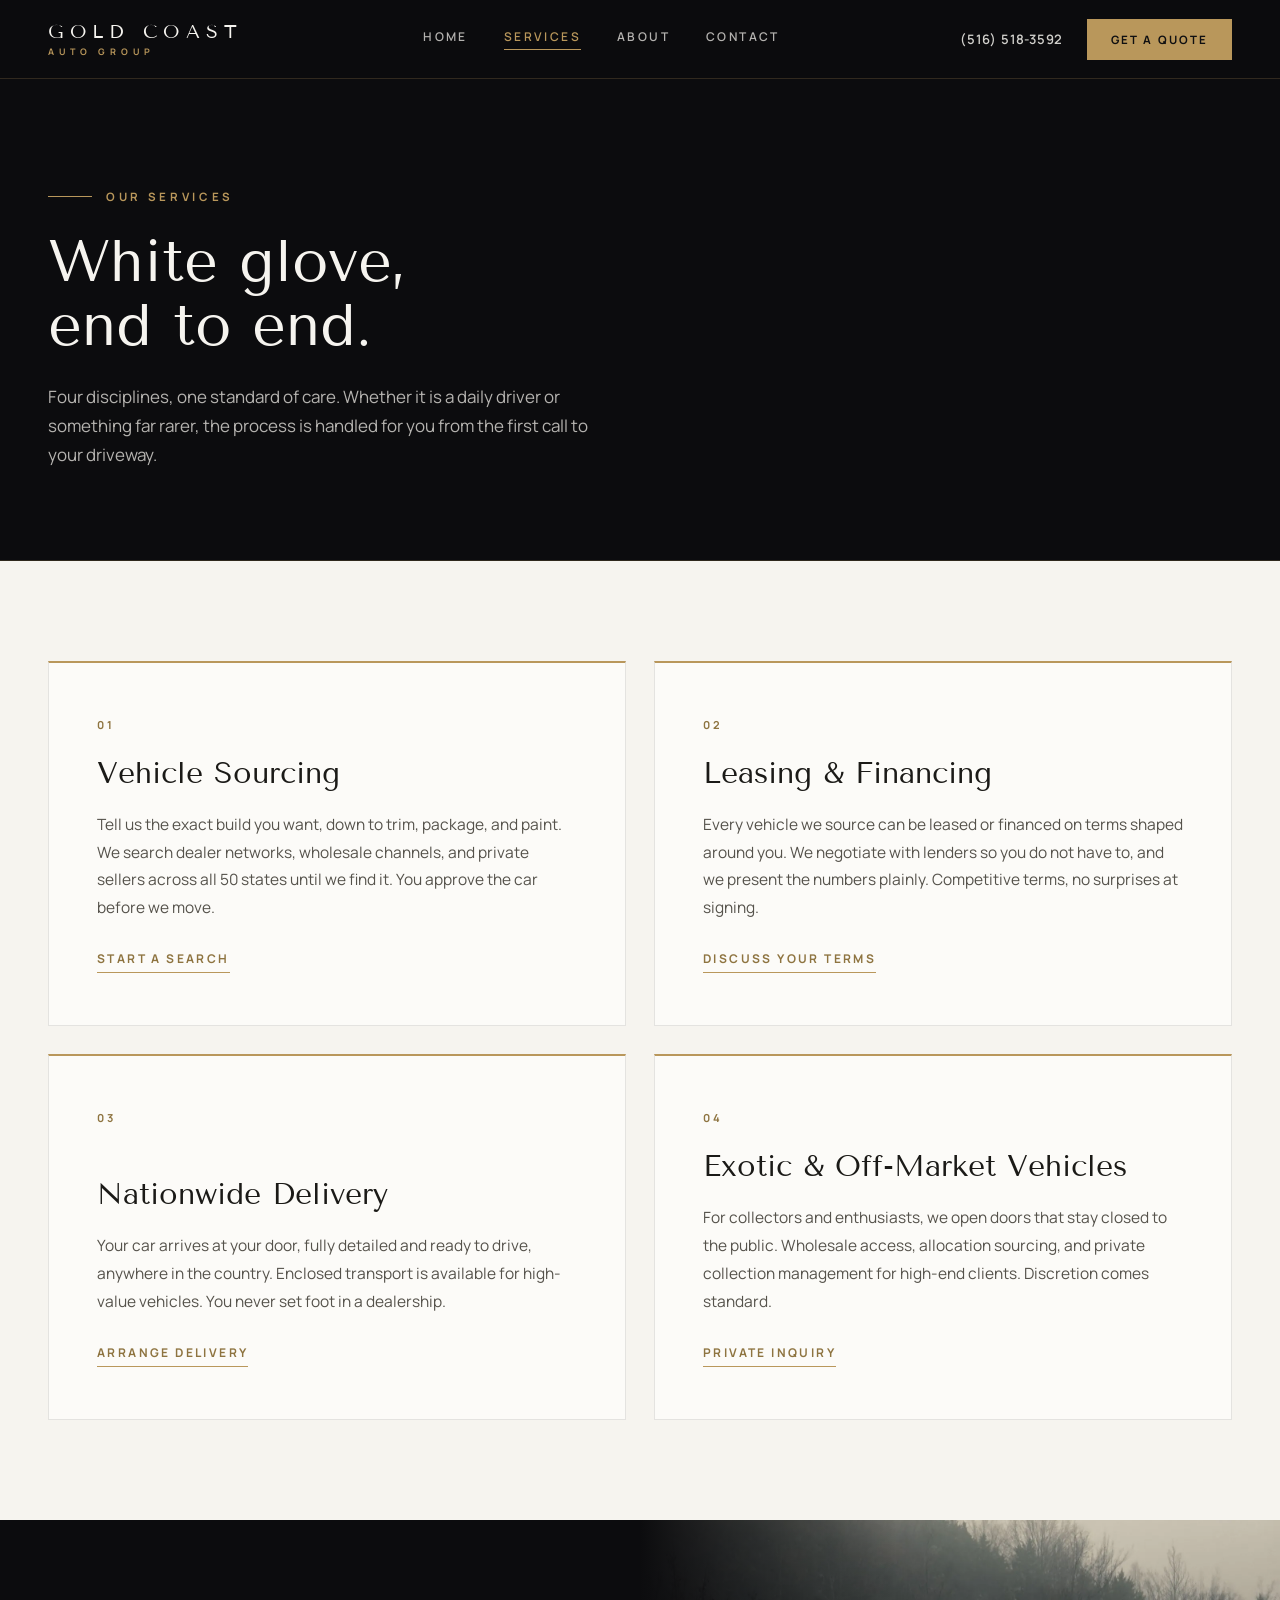
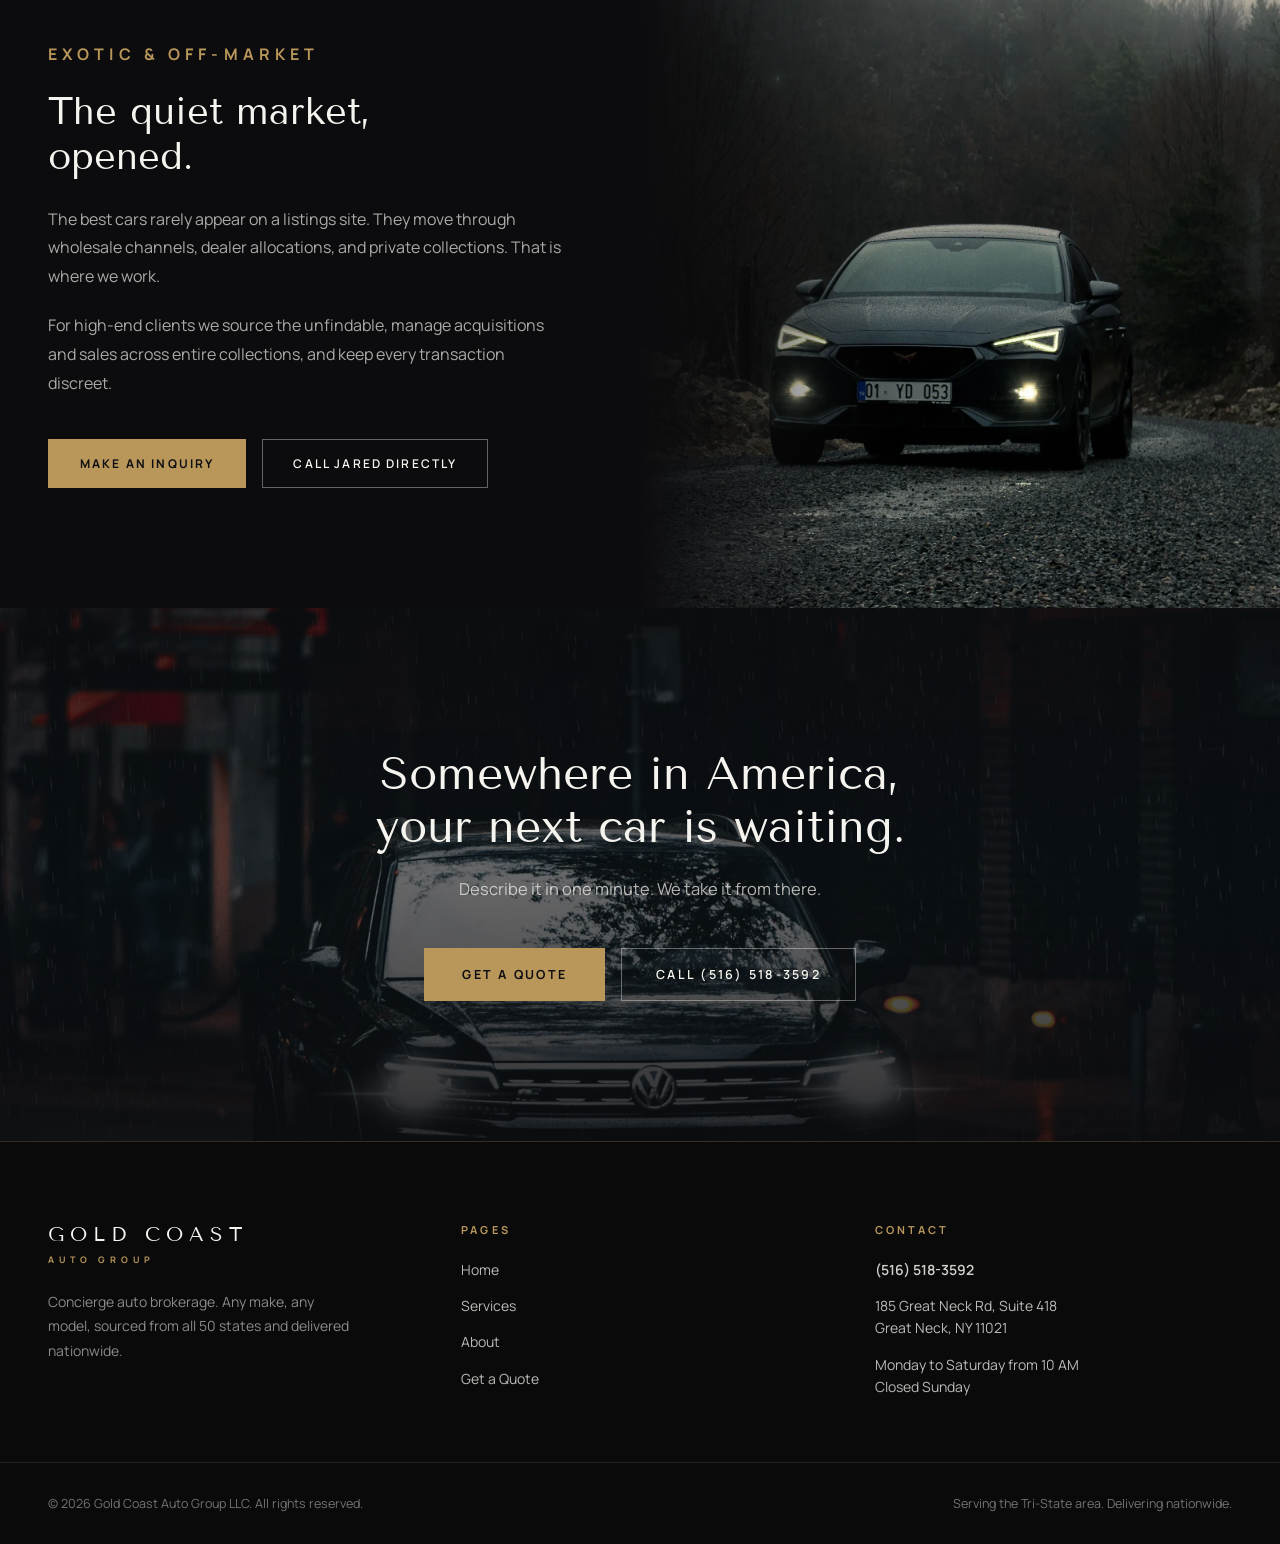
==== gold-coast-auto/services.html @ 28fbd380 "Add Gold Coast Auto Group website (static, four pages) Built from the Claude Design export: Home, Se" ====
<!DOCTYPE html>
<html lang="en">
<head>
<meta charset="utf-8">
<meta name="viewport" content="width=device-width, initial-scale=1">
<title>Services | Gold Coast Auto Group</title>
<meta name="description" content="Vehicle sourcing from all 50 states, leasing and financing, nationwide delivery, and exotic or off-market access. White glove, end to end.">
<link rel="canonical" href="https://goldcoastautogroup.com/services.html">
<meta property="og:type" content="website">
<meta property="og:title" content="Services | Gold Coast Auto Group">
<meta property="og:description" content="Vehicle sourcing from all 50 states, leasing and financing, nationwide delivery, and exotic or off-market access. White glove, end to end.">
<meta property="og:image" content="https://goldcoastautogroup.com/images/og.jpg">
<meta name="theme-color" content="#0C0C0E">
<link rel="icon" href="favicon.svg" type="image/svg+xml">
<link rel="preconnect" href="https://fonts.googleapis.com">
<link rel="preconnect" href="https://fonts.gstatic.com" crossorigin>
<link href="https://fonts.googleapis.com/css2?family=Tenor+Sans&family=Manrope:wght@400;500;600;700;800&display=swap" rel="stylesheet">
<link rel="stylesheet" href="css/site.css">
</head>
<body>

<header class="site-header">
  <div class="wrap">
    <a href="index.html" class="brand" aria-label="Gold Coast Auto Group, home">
      <span class="brand-name">GOLD COAST</span>
      <span class="brand-sub">AUTO GROUP</span>
    </a>
    <nav class="nav" aria-label="Main">
      <a href="index.html">Home</a>
      <a href="services.html" aria-current="page">Services</a>
      <a href="about.html">About</a>
      <a href="contact.html">Contact</a>
      <a href="tel:+15165183592" class="nav-extra">Call (516) 518-3592</a>
      <a href="contact.html#quote" class="nav-extra">Get a Quote</a>
    </nav>
    <div class="header-cta">
      <a href="tel:+15165183592" class="header-phone">(516) 518-3592</a>
      <a href="contact.html#quote" class="header-btn">Get a Quote</a>
      <button class="menu-btn" aria-label="Menu" aria-expanded="false"><span></span></button>
    </div>
  </div>
</header>

<main>

<section class="page-head">
  <div class="wrap">
    <div class="eyebrow-rule"><span>Our Services</span></div>
    <h1>White glove, end to end.</h1>
    <p>Four disciplines, one standard of care. Whether it is a daily driver or something far rarer, the process is handled for you from the first call to your driveway.</p>
  </div>
</section>

<section class="section-cream svc-grid-sec">
  <div class="wrap">
    <div class="svc-grid">
      <div class="svc" id="sourcing">
        <p class="n">01</p>
        <h2>Vehicle Sourcing</h2>
        <p>Tell us the exact build you want, down to trim, package, and paint. We search dealer networks, wholesale channels, and private sellers across all 50 states until we find it. You approve the car before we move.</p>
        <a href="contact.html?intent=sourcing#quote" class="link-line on-cream">Start a search</a>
      </div>
      <div class="svc" id="financing">
        <p class="n">02</p>
        <h2>Leasing &amp; Financing</h2>
        <p>Every vehicle we source can be leased or financed on terms shaped around you. We negotiate with lenders so you do not have to, and we present the numbers plainly. Competitive terms, no surprises at signing.</p>
        <a href="contact.html?intent=financing#quote" class="link-line on-cream">Discuss your terms</a>
      </div>
      <div class="svc" id="delivery">
        <p class="n">03</p>
        <h2>Nationwide Delivery</h2>
        <p>Your car arrives at your door, fully detailed and ready to drive, anywhere in the country. Enclosed transport is available for high-value vehicles. You never set foot in a dealership.</p>
        <a href="contact.html?intent=delivery#quote" class="link-line on-cream">Arrange delivery</a>
      </div>
      <div class="svc" id="exotic">
        <p class="n">04</p>
        <h2>Exotic &amp; Off-Market Vehicles</h2>
        <p>For collectors and enthusiasts, we open doors that stay closed to the public. Wholesale access, allocation sourcing, and private collection management for high-end clients. Discretion comes standard.</p>
        <a href="contact.html?intent=exotic#quote" class="link-line on-cream">Private inquiry</a>
      </div>
    </div>
  </div>
</section>

<section class="feature">
  <div class="feature-text">
    <p class="eyebrow on-dark">Exotic &amp; Off-Market</p>
    <h2>The quiet market, opened.</h2>
    <p>The best cars rarely appear on a listings site. They move through wholesale channels, dealer allocations, and private collections. That is where we work.</p>
    <p>For high-end clients we source the unfindable, manage acquisitions and sales across entire collections, and keep every transaction discreet.</p>
    <div class="btn-row">
      <a href="contact.html?intent=exotic#quote" class="btn btn-gold">Make an inquiry</a>
      <a href="tel:+15165183592" class="btn btn-ghost">Call Jared directly</a>
    </div>
  </div>
  <div class="feature-img">
    <picture>
      <source type="image/webp" media="(max-width: 760px)" srcset="images/exotic-cupra-900.webp">
      <source type="image/webp" srcset="images/exotic-cupra-1600.webp">
      <img src="images/exotic-cupra-1600.jpg" alt="Performance coupe on a foggy mountain road" loading="lazy">
    </picture>
    <div class="shade"></div>
  </div>
</section>

<section class="cta-band">
  <picture>
    <source type="image/webp" media="(max-width: 760px)" srcset="images/city-vw-900.webp">
    <source type="image/webp" srcset="images/city-vw-1600.webp">
    <img src="images/city-vw-1600.jpg" alt="" loading="lazy" style="object-position:center 60%">
  </picture>
  <div class="shade"></div>
  <div class="wrap" style="padding-top:140px;padding-bottom:140px">
    <h2 style="max-width:24ch">Somewhere in America, your next car is waiting.</h2>
    <p>Describe it in one minute. We take it from there.</p>
    <div class="btn-row">
      <a href="contact.html#quote" class="btn btn-gold">Get a Quote</a>
      <a href="tel:+15165183592" class="btn btn-ghost">Call (516) 518-3592</a>
    </div>
  </div>
</section>

</main>

<footer class="site-footer">
  <div class="wrap footer-grid">
    <div class="footer-brand">
      <p class="brand-name">GOLD COAST</p>
      <p class="brand-sub">AUTO GROUP</p>
      <p class="blurb">Concierge auto brokerage. Any make, any model, sourced from all 50 states and delivered nationwide.</p>
    </div>
    <div>
      <p class="footer-h">Pages</p>
      <div class="footer-col"><a href="index.html">Home</a><a href="services.html">Services</a><a href="about.html">About</a><a href="contact.html">Get a Quote</a></div>
    </div>
    <div>
      <p class="footer-h">Contact</p>
      <div class="footer-col">
        <a href="tel:+15165183592" class="phone">(516) 518-3592</a>
        <span>185 Great Neck Rd, Suite 418<br>Great Neck, NY 11021</span>
        <span>Monday to Saturday from 10 AM<br>Closed Sunday</span>
      </div>
    </div>
    <div data-social-col hidden>
      <p class="footer-h">Follow</p>
      <div class="social">
        <a href="#" data-instagram aria-label="Instagram"><svg width="17" height="17" viewBox="0 0 24 24" fill="none" stroke="currentColor" stroke-width="1.6"><rect x="3" y="3" width="18" height="18" rx="5"></rect><circle cx="12" cy="12" r="4.2"></circle><circle cx="17.4" cy="6.6" r="1.1" fill="currentColor" stroke="none"></circle></svg></a>
        <a href="#" data-facebook aria-label="Facebook">f</a>
      </div>
    </div>
  </div>
  <div class="wrap footer-bottom">
    <span>© 2026 Gold Coast Auto Group LLC. All rights reserved.</span>
    <span>Serving the Tri-State area. Delivering nationwide.</span>
  </div>
</footer>


<script src="js/site.js"></script>
</body>
</html>
---- gold-coast-auto/css/site.css ----
/* Gold Coast Auto Group — shared styles
   Values are copied from the Claude Design export; mobile rules are additions. */

:root {
  --bg: #0C0C0E;
  --bg-2: #101013;
  --bg-footer: #0A0A0B;
  --bg-card-dark: #141418;
  --cream: #F6F4EF;
  --card: #FCFBF8;
  --ink: #1B1A17;
  --muted: #55524B;
  --gold: #B9975B;
  --gold-light: #D6BC8A;
  --gold-dark: #8E7440;
  --gold-hover: #C9AA6E;
  --btn-ink: #0F0F11;
  --serif: 'Tenor Sans', serif;
  --sans: 'Manrope', sans-serif;
  --gutter: 48px;
  --header-h: 78px;
}

html, body { margin: 0; padding: 0; background: var(--bg); }
body { font-family: var(--sans); color: var(--ink); -webkit-font-smoothing: antialiased; }
a { color: var(--gold); text-decoration: none; }
a:hover { color: var(--gold-light); }
::selection { background: var(--gold); color: var(--bg); }
img { display: block; }
h1, h2, h3, p { margin: 0; }
.serif { font-family: var(--serif); font-weight: 400; }

.wrap { max-width: 1400px; margin: 0 auto; padding-left: var(--gutter); padding-right: var(--gutter); }

/* ---------- Buttons ---------- */
.btn { display: inline-block; font-size: 12.5px; font-weight: 700; letter-spacing: 0.18em; text-transform: uppercase; padding: 18px 38px; transition: background .2s, color .2s, border-color .2s; }
.btn-gold { background: var(--gold); color: var(--btn-ink); }
.btn-gold:hover { background: var(--gold-hover); color: var(--btn-ink); }
.btn-ghost { border: 1px solid rgba(246,244,239,0.38); color: var(--cream); font-weight: 600; padding: 17px 34px; }
.btn-ghost:hover { border-color: var(--gold); color: var(--gold-light); }
.btn-ink { background: var(--ink); color: var(--cream); font-size: 12px; padding: 16px 32px; }
.btn-ink:hover { background: var(--gold); color: var(--btn-ink); }
.btn-ghost-dark { border: 1px solid rgba(27,26,23,0.3); color: var(--ink); font-weight: 600; font-size: 12px; padding: 15px 28px; }
.btn-ghost-dark:hover { border-color: var(--gold); color: var(--gold-dark); }
.btn-row { display: flex; gap: 16px; flex-wrap: wrap; align-items: center; }

.link-line { font-size: 12.5px; font-weight: 700; letter-spacing: 0.2em; text-transform: uppercase; padding-bottom: 6px; border-bottom: 1px solid var(--gold); }
.link-line.on-cream { color: var(--gold-dark); }
.link-line.on-cream:hover { color: var(--gold); }
.link-line.on-dark { color: var(--gold); border-bottom-color: rgba(185,151,91,0.5); }
.link-line.on-dark:hover { color: var(--gold-light); }

.eyebrow { font-size: 11.5px; font-weight: 700; letter-spacing: 0.32em; text-transform: uppercase; margin: 0 0 18px; }
.eyebrow.on-cream { color: var(--gold-dark); }
.eyebrow.on-dark { color: var(--gold); }
.eyebrow-rule { display: flex; align-items: center; gap: 14px; }
.eyebrow-rule::before { content: ""; display: inline-block; flex-shrink: 0; width: 44px; height: 1px; background: var(--gold); }

/* ---------- Header ---------- */
.site-header { position: sticky; top: 0; z-index: 50; background: rgba(12,12,14,0.82); backdrop-filter: blur(14px); -webkit-backdrop-filter: blur(14px); border-bottom: 1px solid rgba(185,151,91,0.22); }
.site-header .wrap { padding-top: 14px; padding-bottom: 14px; min-height: 50px; display: flex; align-items: center; justify-content: space-between; gap: 32px; flex-wrap: wrap; }
.brand { display: flex; flex-direction: column; line-height: 1; }
.brand-name { font-family: var(--serif); font-size: 19px; letter-spacing: 0.32em; color: var(--cream); }
.brand-sub { font-size: 9px; letter-spacing: 0.54em; color: var(--gold); margin-top: 6px; font-weight: 700; }
.nav { display: flex; gap: 36px; align-items: center; }
.nav a { font-size: 12px; font-weight: 600; letter-spacing: 0.2em; text-transform: uppercase; color: rgba(246,244,239,0.72); padding-bottom: 4px; border-bottom: 1px solid transparent; }
.nav a:hover { color: var(--cream); }
.nav a[aria-current="page"] { color: var(--gold); border-bottom-color: var(--gold); }
.header-cta { display: flex; gap: 24px; align-items: center; }
.header-phone { font-size: 13px; font-weight: 600; letter-spacing: 0.06em; color: rgba(246,244,239,0.85); }
.header-phone:hover { color: var(--gold-light); }
.header-btn { background: var(--gold); color: var(--btn-ink); font-size: 11.5px; font-weight: 700; letter-spacing: 0.18em; text-transform: uppercase; padding: 13px 24px; }
.header-btn:hover { background: var(--gold-hover); color: var(--btn-ink); }
.menu-btn { display: none; background: none; border: 1px solid rgba(246,244,239,0.3); color: var(--cream); width: 44px; height: 44px; padding: 0; cursor: pointer; align-items: center; justify-content: center; }
.menu-btn span { display: block; width: 18px; height: 1px; background: var(--cream); position: relative; }
.menu-btn span::before, .menu-btn span::after { content: ""; position: absolute; left: 0; width: 18px; height: 1px; background: var(--cream); transition: transform .2s; }
.menu-btn span::before { top: -6px; }
.menu-btn span::after { top: 6px; }
.site-header.open .menu-btn span { background: transparent; }
.site-header.open .menu-btn span::before { transform: translateY(6px) rotate(45deg); }
.site-header.open .menu-btn span::after { transform: translateY(-6px) rotate(-45deg); }

/* ---------- Page headers (inner pages) ---------- */
.page-head { background: var(--bg); border-bottom: 1px solid rgba(185,151,91,0.2); }
.page-head .wrap { padding-top: 110px; padding-bottom: 90px; }
.page-head .eyebrow-rule { margin-bottom: 26px; }
.page-head .eyebrow-rule span { font-size: 11.5px; font-weight: 700; letter-spacing: 0.32em; text-transform: uppercase; color: var(--gold); }
.page-head h1 { font-family: var(--serif); font-weight: 400; font-size: clamp(44px,4.6vw,72px); line-height: 1.08; color: var(--cream); margin: 0 0 26px; max-width: 18ch; text-wrap: balance; }
.page-head p { font-size: 17px; line-height: 1.7; color: rgba(246,244,239,0.72); max-width: 56ch; }

/* ---------- Section helpers ---------- */
.section-cream { background: var(--cream); }
.section-dark { background: var(--bg); }
.section-cream + .section-cream { border-top: 1px solid rgba(27,26,23,0.08); }
.sec-head { display: flex; justify-content: space-between; align-items: flex-end; gap: 32px; flex-wrap: wrap; }
.h2 { font-family: var(--serif); font-weight: 400; font-size: clamp(34px,3vw,48px); line-height: 1.15; }
.h2.on-cream { color: var(--ink); }
.h2.on-dark { color: var(--cream); }
.rule-top { border-top: 1px solid rgba(142,116,64,0.4); }

/* ---------- Home: hero ---------- */
@keyframes heroDrift { from { transform: scale(1); } to { transform: scale(1.07); } }
.hero { position: relative; height: calc(100vh - var(--header-h)); min-height: 640px; background: var(--bg-2); overflow: hidden; display: flex; align-items: flex-end; }
.hero-img { position: absolute; inset: 0; width: 100%; height: 100%; object-fit: cover; object-position: center 62%; animation: heroDrift 22s ease-in-out infinite alternate; }
.hero-shade-v { position: absolute; inset: 0; background: linear-gradient(180deg, rgba(12,12,14,0.5) 0%, rgba(12,12,14,0.15) 42%, rgba(12,12,14,0.9) 100%); }
.hero-shade-h { position: absolute; inset: 0; background: linear-gradient(90deg, rgba(12,12,14,0.55) 0%, rgba(12,12,14,0) 55%); }
.hero .wrap { position: relative; width: 100%; padding-bottom: 110px; }
.hero .eyebrow-rule { margin-bottom: 26px; }
.hero .eyebrow-rule span { font-size: 11.5px; font-weight: 700; letter-spacing: 0.32em; text-transform: uppercase; color: var(--gold); }
.hero h1 { font-family: var(--serif); font-weight: 400; font-size: clamp(52px,5.8vw,92px); line-height: 1.06; color: var(--cream); margin: 0 0 28px; max-width: 16ch; text-wrap: balance; }
.hero p { font-size: 18px; line-height: 1.65; color: rgba(246,244,239,0.75); max-width: 52ch; margin: 0 0 40px; }
@media (prefers-reduced-motion: reduce) { .hero-img { animation: none; } }

/* ---------- Home: intro ---------- */
.intro .wrap { padding-top: 110px; padding-bottom: 96px; }
.intro-grid { display: grid; grid-template-columns: repeat(auto-fit, minmax(380px, 1fr)); gap: 64px; align-items: start; }
.intro-grid .eyebrow { margin-bottom: 22px; }
.intro-grid h2 { font-family: var(--serif); font-weight: 400; font-size: clamp(32px,2.8vw,44px); line-height: 1.22; color: var(--ink); text-wrap: balance; }
.intro-grid p.lead { font-size: 16.5px; line-height: 1.8; color: var(--muted); max-width: 56ch; align-self: end; }
.stats { display: grid; grid-template-columns: repeat(auto-fit, minmax(220px, 1fr)); gap: 40px; margin-top: 88px; }
.stat { border-top: 1px solid rgba(142,116,64,0.4); padding-top: 22px; }
.stat-n { font-family: var(--serif); font-size: 42px; color: var(--ink); margin: 0 0 8px; }
.stat-n .star { font-size: 22px; color: var(--gold); }
.stat-l { font-size: 12px; font-weight: 700; letter-spacing: 0.22em; text-transform: uppercase; color: var(--gold-dark); }

/* ---------- Home: how it works ---------- */
.how .wrap { padding-top: 100px; padding-bottom: 110px; }
.how .sec-head { margin-bottom: 72px; }
.steps { display: grid; grid-template-columns: repeat(auto-fit, minmax(250px, 1fr)); gap: 48px; }
.step { border-top: 1px solid rgba(142,116,64,0.4); padding-top: 28px; }
.step-n { font-family: var(--serif); font-size: 56px; color: var(--gold); margin: 0 0 18px; line-height: 1; }
.step h3 { font-size: 16px; font-weight: 700; letter-spacing: 0.14em; text-transform: uppercase; color: var(--ink); margin: 0 0 14px; }
.step p { font-size: 15px; line-height: 1.75; color: var(--muted); }

/* ---------- Home: services strip ---------- */
.strip .wrap { padding-top: 100px; padding-bottom: 100px; }
.strip .sec-head { margin-bottom: 64px; }
.strip-grid { display: grid; grid-template-columns: repeat(auto-fit, minmax(260px, 1fr)); gap: 20px; }
.strip-card { background: var(--bg); border: 1px solid rgba(185,151,91,0.28); padding: 40px 32px; display: block; transition: background .2s, border-color .2s; }
.strip-card:hover { background: var(--bg-card-dark); border-color: rgba(185,151,91,0.5); }
.strip-card h3 { font-family: var(--serif); font-weight: 400; font-size: 22px; color: var(--cream); margin: 0 0 14px; }
.strip-card p { font-size: 14.5px; line-height: 1.7; color: rgba(246,244,239,0.6); }

/* ---------- Home: why ---------- */
.why .wrap { padding-top: 110px; padding-bottom: 110px; }
.why-grid { display: grid; grid-template-columns: repeat(auto-fit, minmax(380px, 1fr)); gap: 80px; align-items: start; }
.why-grid .eyebrow { margin-bottom: 22px; }
.why-grid h2 { font-family: var(--serif); font-weight: 400; font-size: clamp(34px,3vw,48px); line-height: 1.18; color: var(--ink); margin: 0 0 28px; text-wrap: balance; }
.why-grid p.lead { font-size: 16px; line-height: 1.8; color: var(--muted); margin: 0 0 40px; max-width: 50ch; }
.why-row { border-top: 1px solid rgba(27,26,23,0.14); padding: 26px 0; display: grid; grid-template-columns: 200px 1fr; gap: 24px; }
.why-row:last-child { border-bottom: 1px solid rgba(27,26,23,0.14); }
.why-row h3 { font-size: 13px; font-weight: 700; letter-spacing: 0.16em; text-transform: uppercase; color: var(--ink); }
.why-row p { font-size: 15px; line-height: 1.7; color: var(--muted); }

/* ---------- Home: testimonials ---------- */
.reviews .wrap { padding-top: 100px; padding-bottom: 110px; }
.reviews .sec-head { margin-bottom: 64px; }
.rating { display: flex; align-items: baseline; gap: 20px; flex-wrap: wrap; }
.rating h2 { font-family: var(--serif); font-weight: 400; font-size: clamp(48px,4vw,64px); line-height: 1; color: var(--ink); }
.rating .stars { font-size: 20px; letter-spacing: 6px; color: var(--gold); }
.rating .stars .part { background: linear-gradient(90deg, var(--gold) 70%, rgba(27,26,23,0.18) 70%); -webkit-background-clip: text; background-clip: text; color: transparent; }
.rating .on { font-size: 14px; color: var(--muted); }
.review-grid { display: grid; grid-template-columns: repeat(auto-fit, minmax(300px, 1fr)); gap: 28px; }
.review { background: var(--card); border: 1px solid rgba(27,26,23,0.1); padding: 40px 36px; display: flex; flex-direction: column; gap: 22px; }
.review .stars { font-size: 14px; letter-spacing: 4px; color: var(--gold); }
.review blockquote { font-family: var(--serif); font-size: 19px; line-height: 1.55; color: var(--ink); margin: 0; flex: 1; }
.review-by { display: flex; align-items: center; gap: 14px; border-top: 1px solid rgba(27,26,23,0.1); padding-top: 20px; }
.review-g { width: 38px; height: 38px; border-radius: 50%; background: var(--ink); color: var(--gold-light); display: flex; align-items: center; justify-content: center; font-family: var(--serif); font-size: 15px; }
.review-src { font-size: 12px; font-weight: 600; letter-spacing: 0.12em; text-transform: uppercase; color: var(--muted); }

/* ---------- CTA band (photo) ---------- */
.cta-band { position: relative; background: var(--bg-2); overflow: hidden; }
.cta-band > picture img, .cta-band > img { position: absolute; inset: 0; width: 100%; height: 100%; object-fit: cover; }
.cta-band .shade { position: absolute; inset: 0; background: linear-gradient(180deg, rgba(12,12,14,0.82) 0%, rgba(12,12,14,0.62) 50%, rgba(12,12,14,0.86) 100%); }
.cta-band .wrap { position: relative; padding-top: 150px; padding-bottom: 150px; text-align: center; }
.cta-band .eyebrow { margin-bottom: 24px; }
.cta-band h2 { font-family: var(--serif); font-weight: 400; font-size: clamp(38px,3.6vw,58px); line-height: 1.14; color: var(--cream); margin: 0 auto 22px; max-width: 22ch; text-wrap: balance; }
.cta-band p { font-size: 16.5px; line-height: 1.7; color: rgba(246,244,239,0.72); margin: 0 auto 44px; max-width: 48ch; }
.cta-band .btn-row { justify-content: center; }

/* ---------- Plain CTA (dark, no photo) ---------- */
.cta-plain { background: var(--bg); border-top: 1px solid rgba(185,151,91,0.18); }
.cta-plain .wrap { padding-top: 120px; padding-bottom: 120px; text-align: center; }
.cta-plain h2 { font-family: var(--serif); font-weight: 400; font-size: clamp(36px,3.4vw,54px); line-height: 1.14; color: var(--cream); margin: 0 auto 20px; max-width: 22ch; text-wrap: balance; }
.cta-plain p { font-size: 16.5px; line-height: 1.7; color: rgba(246,244,239,0.72); margin: 0 auto 40px; max-width: 48ch; }
.cta-plain .btn-row { justify-content: center; }

/* ---------- Footer ---------- */
.site-footer { background: var(--bg-footer); border-top: 1px solid rgba(185,151,91,0.25); }
.footer-grid { padding-top: 80px; display: grid; grid-template-columns: repeat(auto-fit, minmax(240px, 1fr)); gap: 56px; }
.footer-brand .brand-name { font-size: 20px; letter-spacing: 0.3em; }
.footer-brand .brand-sub { margin: 7px 0 24px; }
.footer-brand p.blurb { font-size: 14px; line-height: 1.75; color: rgba(246,244,239,0.55); max-width: 34ch; }
.footer-h { font-size: 11px; font-weight: 700; letter-spacing: 0.28em; text-transform: uppercase; color: var(--gold); margin: 0 0 22px; }
.footer-col { display: flex; flex-direction: column; gap: 14px; font-size: 14px; line-height: 1.6; color: rgba(246,244,239,0.75); }
.footer-col a { color: rgba(246,244,239,0.75); }
.footer-col a:hover { color: var(--gold-light); }
.footer-col a.phone { color: rgba(246,244,239,0.85); font-weight: 600; }
.social { display: flex; gap: 14px; }
.social a { width: 42px; height: 42px; border-radius: 50%; border: 1px solid rgba(246,244,239,0.28); display: flex; align-items: center; justify-content: center; font-family: var(--serif); font-size: 17px; color: var(--gold-light); }
.social a:hover { border-color: var(--gold); }
.social[hidden] { display: none; }
.footer-bottom { margin-top: 64px; padding-top: 32px; padding-bottom: 32px; border-top: 1px solid rgba(246,244,239,0.1); display: flex; justify-content: space-between; gap: 24px; flex-wrap: wrap; font-size: 12.5px; color: rgba(246,244,239,0.45); }

/* ---------- Services ---------- */
.svc-grid-sec .wrap { padding-top: 100px; padding-bottom: 100px; }
.svc-grid { display: grid; grid-template-columns: repeat(2, minmax(0, 1fr)); gap: 28px; }
.svc { background: var(--card); border: 1px solid rgba(27,26,23,0.1); border-top: 2px solid var(--gold); padding: 52px 48px; display: flex; flex-direction: column; scroll-margin-top: 90px; }
.svc .n { font-size: 11px; font-weight: 700; letter-spacing: 0.3em; text-transform: uppercase; color: var(--gold-dark); margin: 0 0 20px; }
.svc h2 { font-family: var(--serif); font-weight: 400; font-size: 30px; color: var(--ink); margin: 0 0 20px; }
.svc p { font-size: 15.5px; line-height: 1.8; color: var(--muted); margin: 0 0 28px; flex: 1; }
.svc .link-line { align-self: flex-start; font-size: 12px; padding-bottom: 5px; }
.feature { background: var(--bg); display: grid; grid-template-columns: repeat(auto-fit, minmax(480px, 1fr)); align-items: stretch; }
.feature-text { padding: 120px 72px 120px max(var(--gutter), calc((100vw - 1400px) / 2 + 48px)); display: flex; flex-direction: column; justify-content: center; }
.feature .eyebrow { margin-bottom: 22px; }
.feature h2 { font-family: var(--serif); font-weight: 400; font-size: clamp(34px,3vw,50px); line-height: 1.15; color: var(--cream); margin: 0 0 26px; max-width: 16ch; }
.feature p { font-size: 16px; line-height: 1.8; color: rgba(246,244,239,0.68); margin: 0 0 20px; max-width: 52ch; }
.feature .btn-row { margin-top: 22px; }
.feature .btn { font-size: 12px; padding: 16px 32px; }
.feature .btn-ghost { padding: 15px 30px; }
.feature-img { position: relative; min-height: 560px; }
.feature-img img { position: absolute; inset: 0; width: 100%; height: 100%; object-fit: cover; object-position: center 68%; }
.feature-img .shade { position: absolute; inset: 0; background: linear-gradient(90deg, var(--bg) 0%, rgba(12,12,14,0) 40%); }

/* ---------- About ---------- */
.profile .wrap { padding-top: 110px; padding-bottom: 110px; display: grid; grid-template-columns: repeat(auto-fit, minmax(400px, 1fr)); gap: 88px; align-items: center; }
.profile-card { max-width: 520px; width: 100%; justify-self: center; }
.headshot { aspect-ratio: 4 / 5; position: relative; background: linear-gradient(160deg, #15151A, #26241F); border: 1px solid rgba(185,151,91,0.3); display: flex; align-items: center; justify-content: center; overflow: hidden; }
.headshot img { width: 100%; height: 100%; object-fit: cover; }
.headshot .initials { font-family: var(--serif); font-size: 84px; letter-spacing: 0.18em; color: var(--gold); padding-left: 0.18em; }
.profile-name { display: flex; justify-content: space-between; align-items: baseline; border-top: 1px solid rgba(142,116,64,0.4); margin-top: 20px; padding-top: 16px; }
.profile-name .n { font-family: var(--serif); font-size: 18px; color: var(--ink); }
.profile-name .t { font-size: 11px; font-weight: 700; letter-spacing: 0.24em; text-transform: uppercase; color: var(--gold-dark); }
.profile-text .eyebrow { margin-bottom: 22px; }
.profile-text h2 { font-family: var(--serif); font-weight: 400; font-size: clamp(30px,2.6vw,42px); line-height: 1.2; color: var(--ink); margin: 0 0 30px; text-wrap: balance; }
.profile-text p { font-size: 16.5px; line-height: 1.8; color: var(--muted); margin: 0 0 20px; max-width: 58ch; }
.profile-text .btn-row { margin-top: 36px; }
.profile-text .btn-ink { font-size: 12px; padding: 16px 32px; }
.reach { position: relative; background: var(--bg-2); overflow: hidden; }
.reach > picture img { position: absolute; inset: 0; width: 100%; height: 100%; object-fit: cover; object-position: center 55%; }
.reach .shade { position: absolute; inset: 0; background: linear-gradient(180deg, rgba(12,12,14,0.85) 0%, rgba(12,12,14,0.72) 100%); }
.reach .wrap { position: relative; padding-top: 120px; padding-bottom: 120px; }
.reach h2 { font-family: var(--serif); font-weight: 400; font-size: clamp(30px,2.8vw,46px); line-height: 1.2; color: var(--cream); margin: 0 0 64px; max-width: 26ch; text-wrap: balance; }
.reach-grid { display: grid; grid-template-columns: repeat(auto-fit, minmax(240px, 1fr)); gap: 48px; }
.reach-item { border-top: 1px solid rgba(185,151,91,0.45); padding-top: 22px; }
.reach-item .n { font-family: var(--serif); font-size: 40px; color: var(--gold-light); margin: 0 0 10px; }
.reach-item p { font-size: 13.5px; line-height: 1.65; color: rgba(246,244,239,0.65); }
.cta-cream { background: var(--cream); }
.cta-cream .wrap { padding-top: 110px; padding-bottom: 110px; text-align: center; }
.cta-cream h2 { font-family: var(--serif); font-weight: 400; font-size: clamp(34px,3.2vw,52px); line-height: 1.15; color: var(--ink); margin: 0 auto 22px; max-width: 22ch; text-wrap: balance; }
.cta-cream p { font-size: 16.5px; line-height: 1.7; color: var(--muted); margin: 0 auto 40px; max-width: 48ch; }
.cta-cream .btn-row { justify-content: center; }
.cta-cream .btn-ghost-dark { font-size: 12.5px; padding: 17px 34px; }

/* ---------- Contact ---------- */
.quote { scroll-margin-top: 70px; }
.quote .wrap { padding-top: 100px; padding-bottom: 100px; display: grid; grid-template-columns: repeat(auto-fit, minmax(420px, 1fr)); gap: 64px; align-items: start; }
.form-card { background: var(--card); border: 1px solid rgba(27,26,23,0.12); border-top: 2px solid var(--gold); padding: 56px; }
.form-card h2 { font-family: var(--serif); font-weight: 400; font-size: 30px; color: var(--ink); margin: 0 0 10px; }
.form-card .sub { font-size: 14.5px; line-height: 1.7; color: var(--muted); margin: 0 0 40px; }
.form { display: grid; grid-template-columns: repeat(auto-fit, minmax(220px, 1fr)); gap: 24px; }
.form .full { grid-column: 1 / -1; }
input, select, textarea { font-family: var(--sans); font-size: 15px; color: var(--ink); background: var(--card); border: 1px solid rgba(27,26,23,0.22); border-radius: 2px; padding: 14px 16px; width: 100%; box-sizing: border-box; }
input:focus, select:focus, textarea:focus { outline: none; border-color: var(--gold); box-shadow: 0 0 0 3px rgba(185,151,91,0.18); }
label { display: flex; flex-direction: column; gap: 9px; font-size: 11px; font-weight: 700; letter-spacing: 0.22em; text-transform: uppercase; color: var(--muted); }
textarea { resize: vertical; }
.form-foot { grid-column: 1 / -1; display: flex; align-items: center; gap: 24px; flex-wrap: wrap; margin-top: 8px; }
.form button { background: var(--gold); color: var(--btn-ink); border: 0; cursor: pointer; font-family: var(--sans); font-size: 12.5px; font-weight: 700; letter-spacing: 0.18em; text-transform: uppercase; padding: 18px 40px; transition: background .2s; }
.form button:hover { background: var(--gold-hover); }
.form button[disabled] { opacity: .6; cursor: progress; }
.form-foot .alt { font-size: 13px; color: var(--muted); }
.form-foot .alt a { color: var(--gold-dark); font-weight: 600; }
.form-foot .alt a:hover { color: var(--gold); }
.form-error { grid-column: 1 / -1; font-size: 14px; color: #9A3B2E; display: none; }
.hp { position: absolute; left: -9999px; width: 1px; height: 1px; overflow: hidden; }
.thanks { display: none; text-align: center; padding: 48px 24px; }
.thanks .check { width: 64px; height: 64px; border-radius: 50%; border: 1px solid var(--gold); color: var(--gold); font-size: 26px; display: flex; align-items: center; justify-content: center; margin: 0 auto 28px; }
.thanks h2 { font-size: 34px; margin-bottom: 16px; }
.thanks p { font-size: 16px; line-height: 1.7; color: var(--muted); margin: 0 0 32px; }
.thanks p.small { font-size: 13.5px; margin: 0; }
.thanks p a { color: var(--gold-dark); font-weight: 600; }
.quote.sent .form-wrap { display: none; }
.quote.sent .thanks { display: block; }
.contact-side { display: flex; flex-direction: column; }
.contact-row { border-top: 1px solid rgba(142,116,64,0.4); padding: 28px 0; }
.contact-row .footer-h { color: var(--gold-dark); margin-bottom: 14px; }
.contact-row .big { font-family: var(--serif); font-size: 32px; color: var(--ink); }
.contact-row .big:hover { color: var(--gold-dark); }
.contact-row .text-link { display: block; margin-top: 10px; font-size: 13px; font-weight: 600; letter-spacing: 0.08em; color: var(--gold-dark); }
.contact-row p { font-size: 16px; line-height: 1.7; color: var(--ink); }
.contact-row.last { padding-bottom: 36px; }
.map { height: 260px; border: 1px solid rgba(27,26,23,0.16); overflow: hidden; }
.map iframe { display: block; width: 100%; height: 260px; border: 0; }
.contact-side .social { margin-top: 32px; }
.contact-side .social a { color: var(--gold-dark); border-color: rgba(27,26,23,0.25); }
.contact-side .social a:hover { border-color: var(--gold); }

.nav .nav-extra { display: none; }
.sm-hide { }

/* ---------- Mobile ---------- */
@media (max-width: 1100px) {
  .nav { gap: 24px; }
  .header-phone { display: none; }
}
@media (max-width: 900px) {
  .site-header .wrap { flex-wrap: nowrap; }
  .menu-btn { display: flex; }
  .header-cta .header-btn { display: none; }
  .nav { display: none; position: absolute; top: 100%; left: 0; right: 0; flex-direction: column; align-items: stretch; gap: 0; background: rgba(12,12,14,0.97); border-bottom: 1px solid rgba(185,151,91,0.22); padding: 8px 0 16px; }
  .site-header.open .nav { display: flex; }
  .nav a { padding: 16px var(--gutter); border-bottom: 0; font-size: 13px; }
  .nav a[aria-current="page"] { border-left: 2px solid var(--gold); padding-left: calc(var(--gutter) - 2px); }
  .nav .nav-extra { display: block; color: var(--gold); }
  .sm-hide { display: none; }
  .quote .wrap { grid-template-columns: 1fr; gap: 56px; }
  .profile .wrap { grid-template-columns: 1fr; gap: 48px; }
  .profile-card { max-width: 420px; justify-self: start; }
  .feature { grid-template-columns: 1fr; }
  .feature-img { min-height: 420px; }
  .feature-img .shade { background: linear-gradient(180deg, var(--bg) 0%, rgba(12,12,14,0) 30%); }
}
@media (max-width: 760px) {
  :root { --gutter: 24px; --header-h: 70px; }
  .hero { min-height: 560px; }
  .hero .wrap { padding-bottom: 64px; }
  .hero h1 { font-size: clamp(40px, 11vw, 56px); }
  .hero p { font-size: 16px; }
  .btn, .btn-ghost { padding: 16px 26px; }
  .page-head .wrap { padding-top: 64px; padding-bottom: 48px; }
  .intro .wrap, .how .wrap, .strip .wrap, .why .wrap, .reviews .wrap, .svc-grid-sec .wrap, .profile .wrap, .quote .wrap { padding-top: 64px; padding-bottom: 64px; }
  .feature .wrap, .reach .wrap, .cta-band .wrap, .cta-plain .wrap { padding-top: 80px; padding-bottom: 80px; }
  .intro-grid, .why-grid, .svc-grid, .quote .wrap, .profile .wrap { grid-template-columns: 1fr; gap: 40px; }
  .feature-text { padding: 72px var(--gutter); }
  .form-card { padding: 32px 24px; }
  .svc { padding: 36px 28px; }
  .reach h2 { margin-bottom: 40px; }
  .stats { margin-top: 56px; gap: 28px; grid-template-columns: 1fr 1fr; }
  .why-row { grid-template-columns: 1fr; gap: 10px; }
  .form { grid-template-columns: 1fr; }
  .footer-grid { padding-top: 56px; gap: 40px; }
  .footer-bottom { margin-top: 48px; flex-direction: column; gap: 8px; }
}
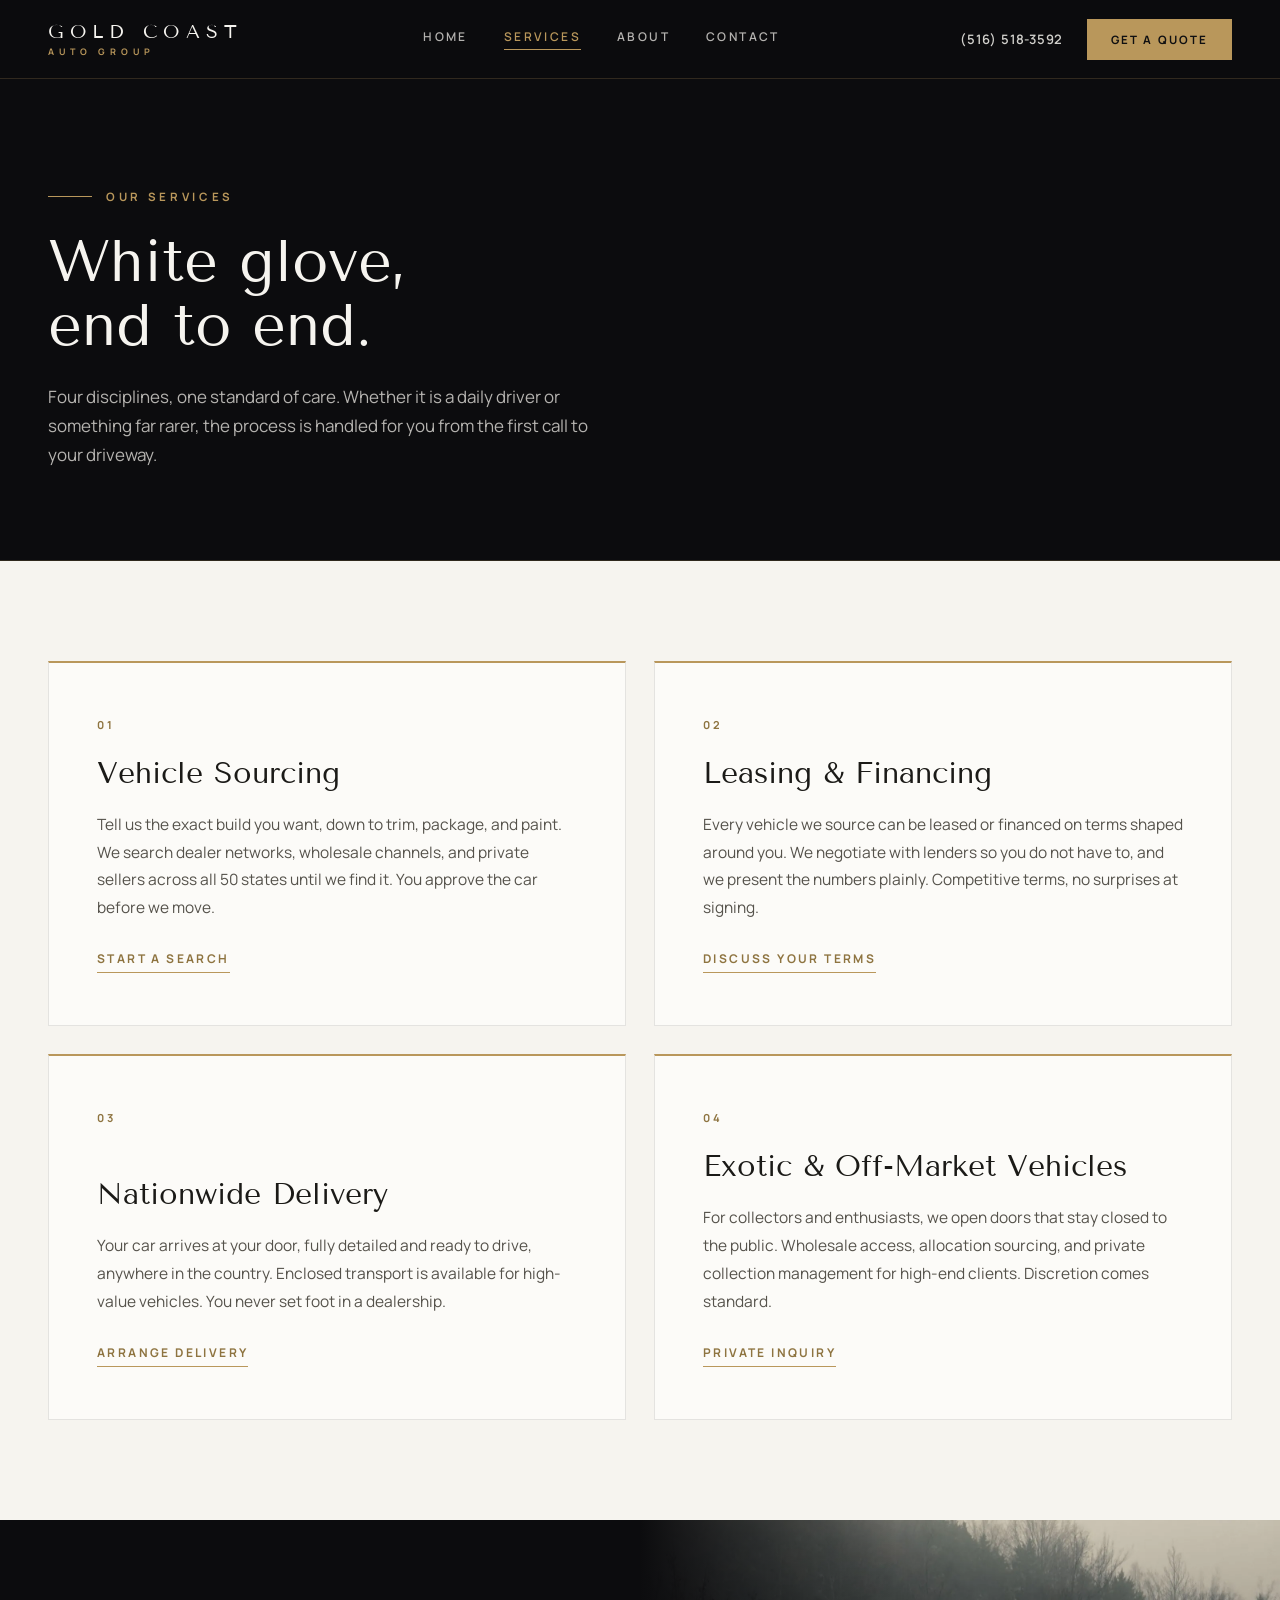
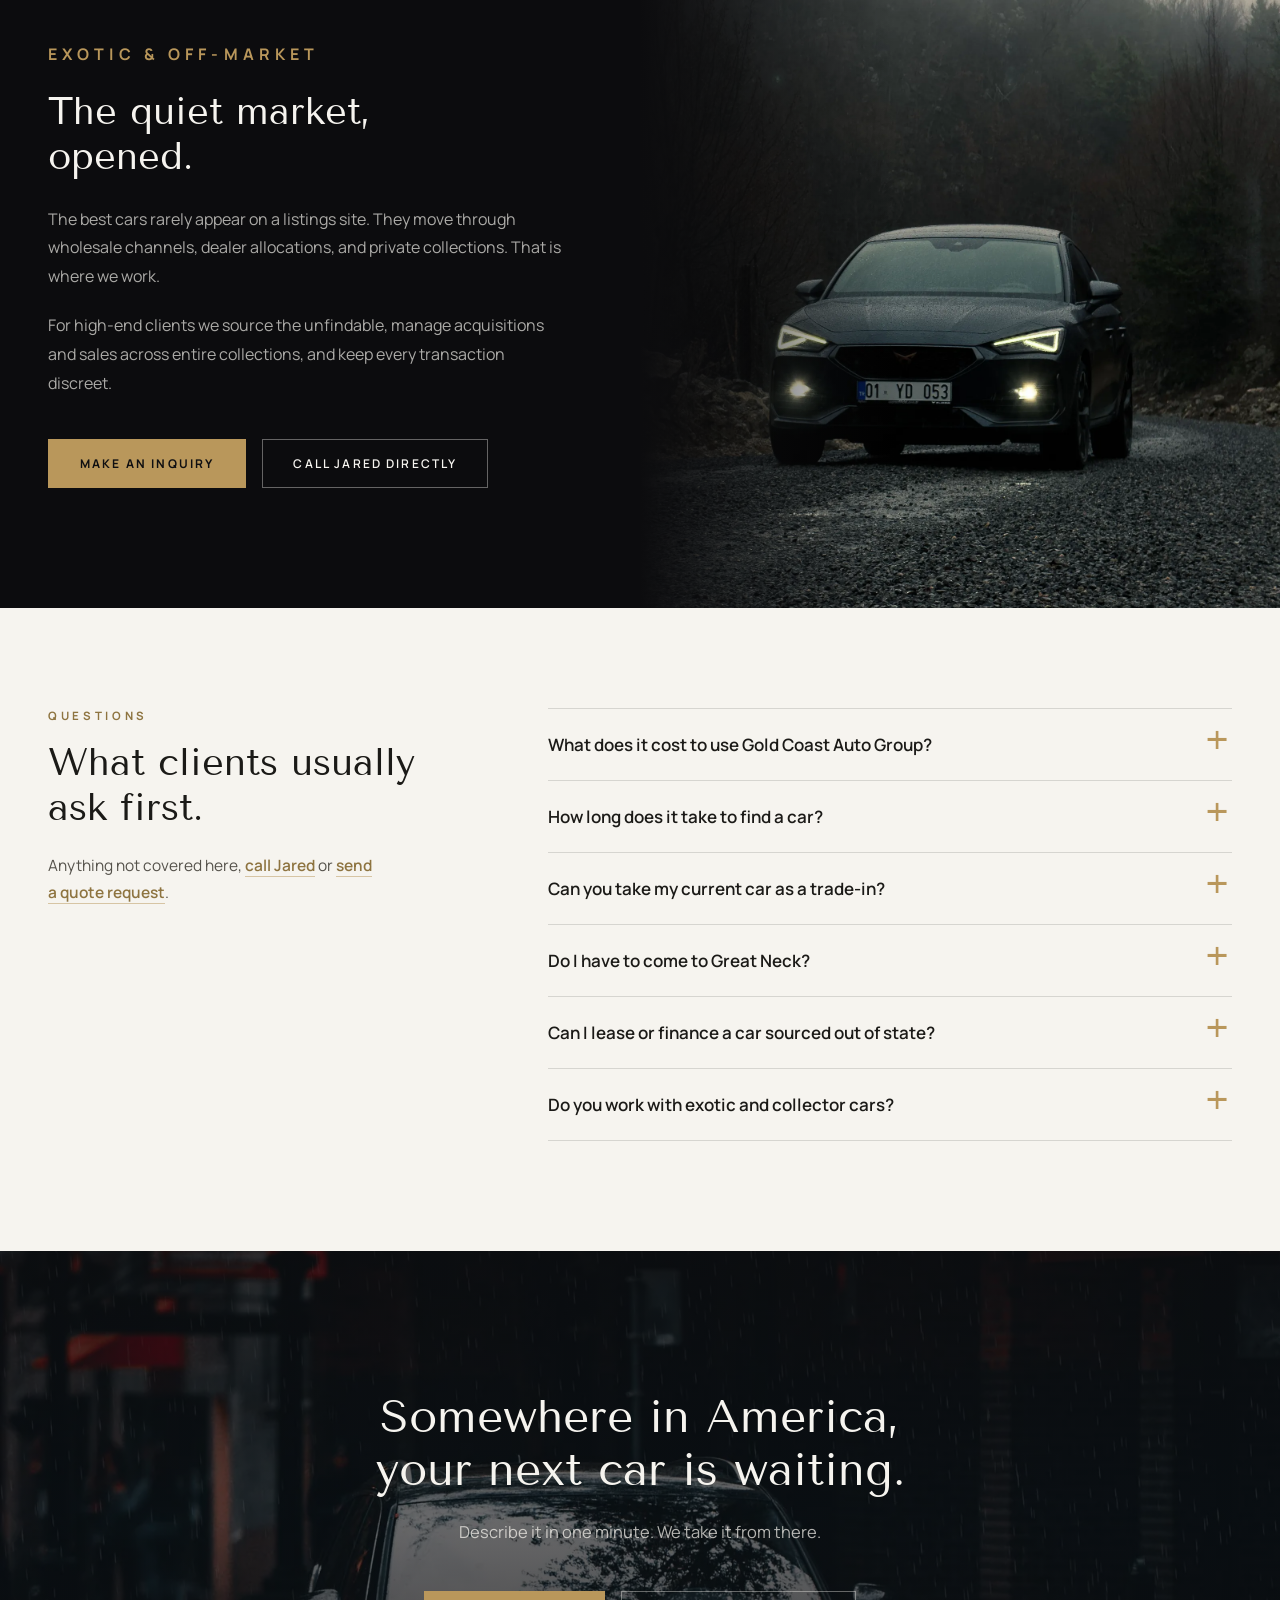
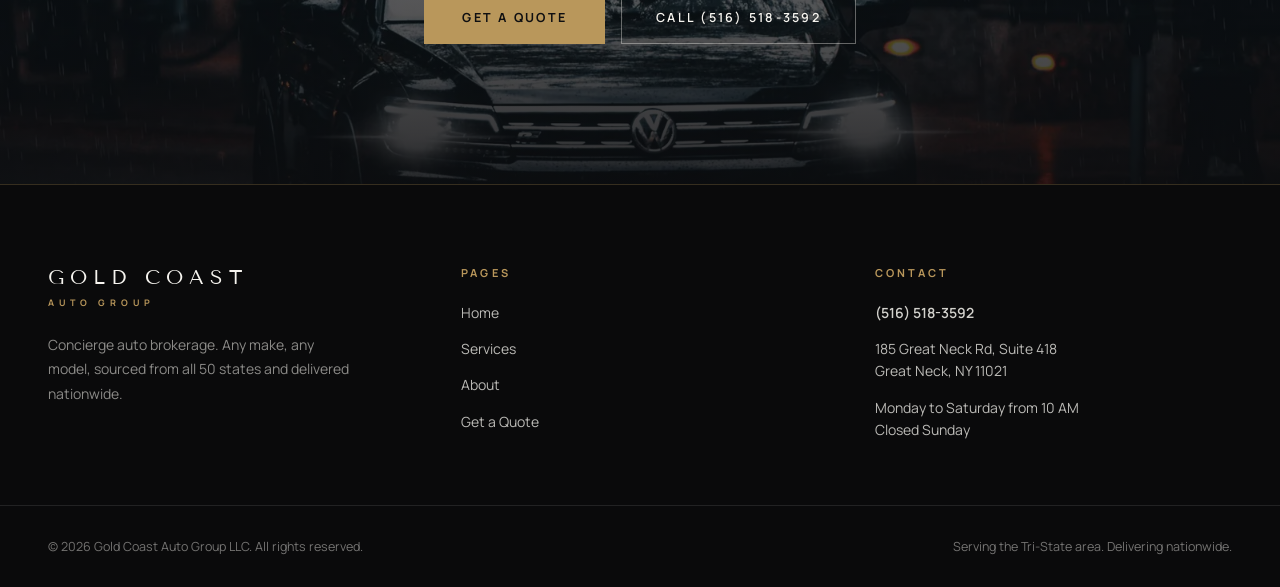
==== commit b1d1d050: "Use the night highway photo as the hero; add a Services FAQ Co-Authored-By: Claude Fable 5.1 <norepl" ====
--- a/gold-coast-auto/services.html
+++ b/gold-coast-auto/services.html
@@ -103,6 +103,44 @@
   </div>
 </section>
 
+<section class="section-cream faq">
+  <div class="wrap">
+    <div class="faq-grid">
+      <div>
+        <p class="eyebrow on-cream">Questions</p>
+        <h2 class="h2 on-cream">What clients usually ask first.</h2>
+        <p class="lead">Anything not covered here, <a href="tel:+15165183592">call Jared</a> or <a href="contact.html#quote">send a quote request</a>.</p>
+      </div>
+      <div class="faq-list">
+        <details>
+          <summary>What does it cost to use Gold Coast Auto Group?</summary>
+          <p>Our fee is quoted up front and built into the number you see. There are no hidden charges, and the price we quote is the price you sign. [Jared: confirm or adjust wording.]</p>
+        </details>
+        <details>
+          <summary>How long does it take to find a car?</summary>
+          <p>Common builds are often located within days. Rare specs, allocations and off-market vehicles can take a few weeks. We tell you a realistic timeline before we start the search.</p>
+        </details>
+        <details>
+          <summary>Can you take my current car as a trade-in?</summary>
+          <p>Yes. Tell us about it in the quote form and we will value it as part of the deal, or arrange a separate sale if that nets you more.</p>
+        </details>
+        <details>
+          <summary>Do I have to come to Great Neck?</summary>
+          <p>No. Everything from the first call to signing can be handled remotely, and the car is delivered to your door in any state.</p>
+        </details>
+        <details>
+          <summary>Can I lease or finance a car sourced out of state?</summary>
+          <p>Yes. Leasing and financing are available on every vehicle we source, wherever it is found. We handle the paperwork and registration for your home state.</p>
+        </details>
+        <details>
+          <summary>Do you work with exotic and collector cars?</summary>
+          <p>Yes. We source allocations, wholesale and private-collection vehicles for collectors, and can manage the sale of vehicles you already own. Inquiries are handled personally and discreetly.</p>
+        </details>
+      </div>
+    </div>
+  </div>
+</section>
+
 <section class="cta-band">
   <picture>
     <source type="image/webp" media="(max-width: 760px)" srcset="images/city-vw-900.webp">
--- a/gold-coast-auto/css/site.css
+++ b/gold-coast-auto/css/site.css
@@ -101,7 +101,7 @@
 /* ---------- Home: hero ---------- */
 @keyframes heroDrift { from { transform: scale(1); } to { transform: scale(1.07); } }
 .hero { position: relative; height: calc(100vh - var(--header-h)); min-height: 640px; background: var(--bg-2); overflow: hidden; display: flex; align-items: flex-end; }
-.hero-img { position: absolute; inset: 0; width: 100%; height: 100%; object-fit: cover; object-position: center 62%; animation: heroDrift 22s ease-in-out infinite alternate; }
+.hero-img { position: absolute; inset: 0; width: 100%; height: 100%; object-fit: cover; object-position: center 58%; animation: heroDrift 22s ease-in-out infinite alternate; }
 .hero-shade-v { position: absolute; inset: 0; background: linear-gradient(180deg, rgba(12,12,14,0.5) 0%, rgba(12,12,14,0.15) 42%, rgba(12,12,14,0.9) 100%); }
 .hero-shade-h { position: absolute; inset: 0; background: linear-gradient(90deg, rgba(12,12,14,0.55) 0%, rgba(12,12,14,0) 55%); }
 .hero .wrap { position: relative; width: 100%; padding-bottom: 110px; }
@@ -221,6 +221,20 @@
 .feature-img { position: relative; min-height: 560px; }
 .feature-img img { position: absolute; inset: 0; width: 100%; height: 100%; object-fit: cover; object-position: center 68%; }
 .feature-img .shade { position: absolute; inset: 0; background: linear-gradient(90deg, var(--bg) 0%, rgba(12,12,14,0) 40%); }
+
+/* ---------- FAQ ---------- */
+.faq .wrap { padding-top: 100px; padding-bottom: 110px; }
+.faq-grid { display: grid; grid-template-columns: minmax(280px, 1fr) minmax(0, 1.6fr); gap: 72px; align-items: start; }
+.faq-grid .eyebrow { margin-bottom: 18px; }
+.faq-grid .lead { font-size: 15.5px; line-height: 1.75; color: var(--muted); margin-top: 22px; max-width: 36ch; }
+.faq-grid .lead a { color: var(--gold-dark); font-weight: 600; border-bottom: 1px solid rgba(185,151,91,0.5); }
+.faq-list details { border-top: 1px solid rgba(27,26,23,0.14); }
+.faq-list details:last-child { border-bottom: 1px solid rgba(27,26,23,0.14); }
+.faq-list summary { list-style: none; cursor: pointer; padding: 24px 40px 24px 0; font-size: 17px; font-weight: 600; color: var(--ink); position: relative; }
+.faq-list summary::-webkit-details-marker { display: none; }
+.faq-list summary::after { content: "+"; position: absolute; right: 4px; top: 20px; font-family: var(--serif); font-size: 26px; line-height: 1; color: var(--gold); transition: transform .2s; }
+.faq-list details[open] summary::after { transform: rotate(45deg); }
+.faq-list details p { font-size: 15.5px; line-height: 1.8; color: var(--muted); padding: 0 40px 26px 0; max-width: 60ch; }
 
 /* ---------- About ---------- */
 .profile .wrap { padding-top: 110px; padding-bottom: 110px; display: grid; grid-template-columns: repeat(auto-fit, minmax(400px, 1fr)); gap: 88px; align-items: center; }
@@ -316,6 +330,7 @@
   .quote .wrap { grid-template-columns: 1fr; gap: 56px; }
   .profile .wrap { grid-template-columns: 1fr; gap: 48px; }
   .profile-card { max-width: 420px; justify-self: start; }
+  .faq-grid { grid-template-columns: 1fr; gap: 40px; }
   .feature { grid-template-columns: 1fr; }
   .feature-img { min-height: 420px; }
   .feature-img .shade { background: linear-gradient(180deg, var(--bg) 0%, rgba(12,12,14,0) 30%); }
@@ -330,7 +345,8 @@
   .page-head .wrap { padding-top: 64px; padding-bottom: 48px; }
   .intro .wrap, .how .wrap, .strip .wrap, .why .wrap, .reviews .wrap, .svc-grid-sec .wrap, .profile .wrap, .quote .wrap { padding-top: 64px; padding-bottom: 64px; }
   .feature .wrap, .reach .wrap, .cta-band .wrap, .cta-plain .wrap { padding-top: 80px; padding-bottom: 80px; }
-  .intro-grid, .why-grid, .svc-grid, .quote .wrap, .profile .wrap { grid-template-columns: 1fr; gap: 40px; }
+  .intro-grid, .why-grid, .svc-grid, .faq-grid, .quote .wrap, .profile .wrap { grid-template-columns: 1fr; gap: 40px; }
+  .faq .wrap { padding-top: 64px; padding-bottom: 64px; }
   .feature-text { padding: 72px var(--gutter); }
   .form-card { padding: 32px 24px; }
   .svc { padding: 36px 28px; }
